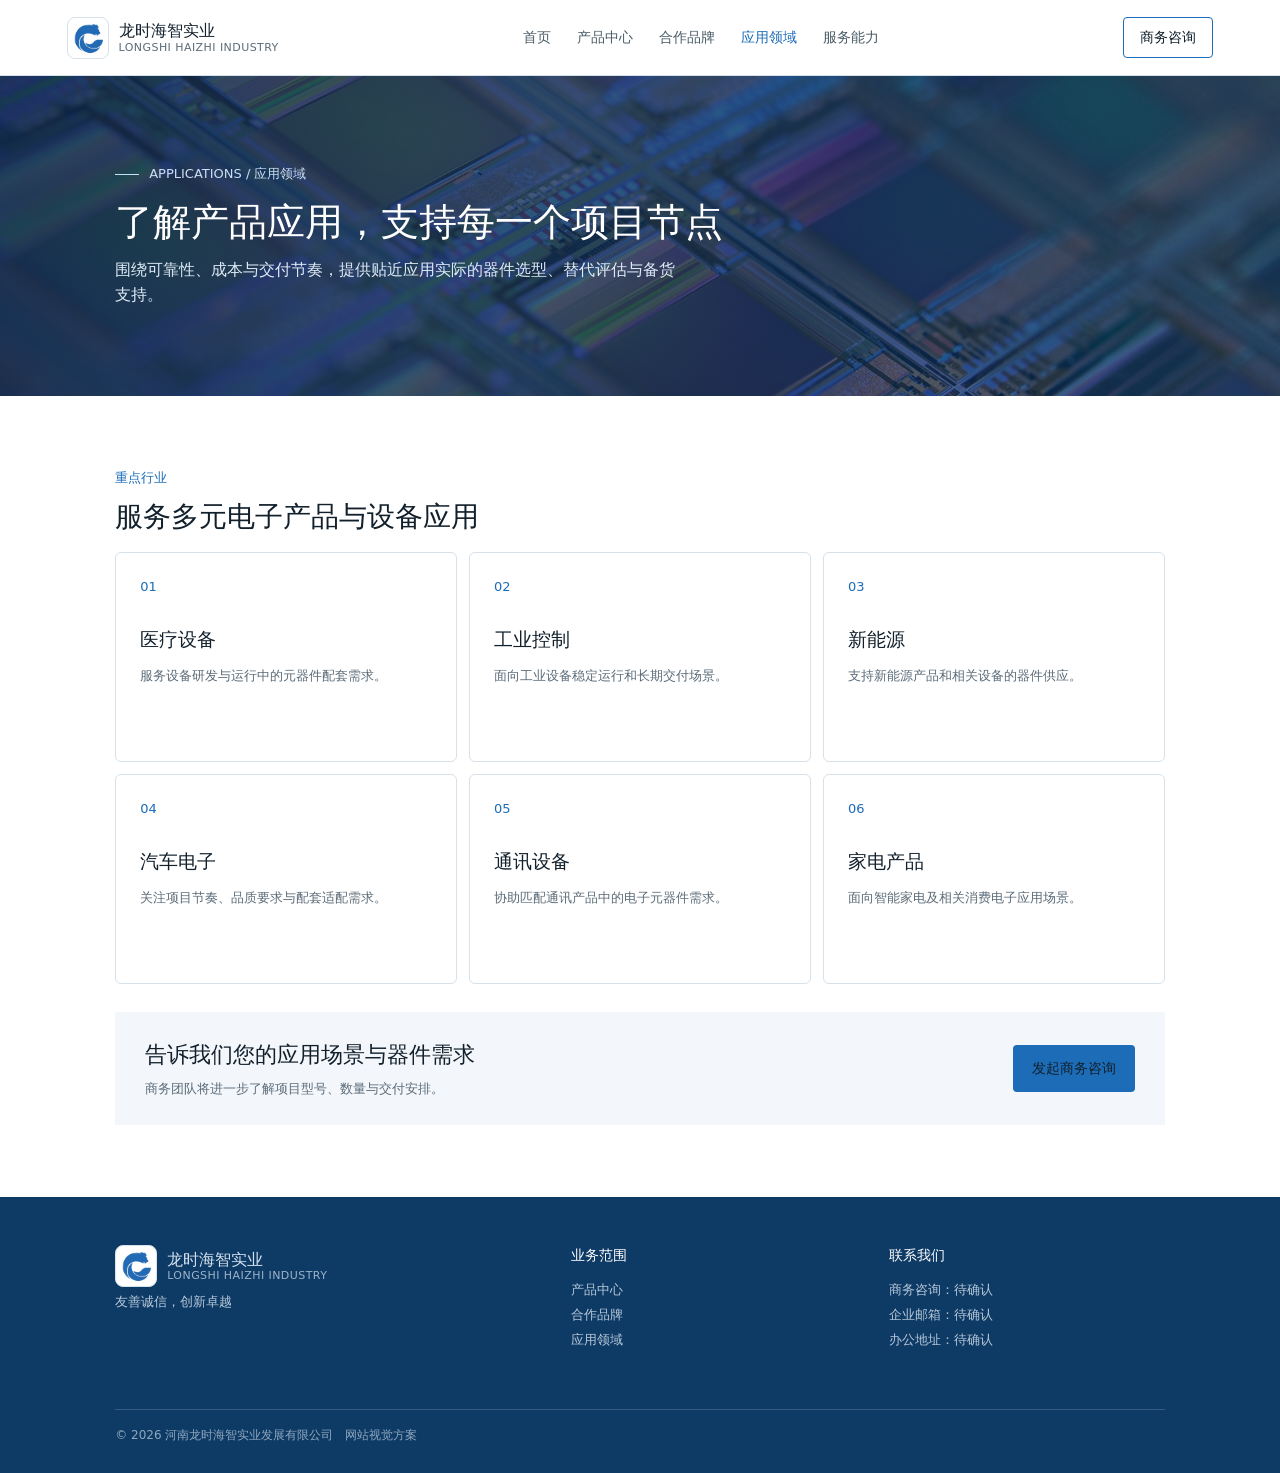
==== applications.html @ c87af1c1 "Publish 龙时海智实业 website for GitHub Pages." ====
<!DOCTYPE html>
<html lang="zh-CN">
<head>
  <meta charset="utf-8" />
  <meta name="viewport" content="width=device-width, initial-scale=1" />
  <title>龙时海智实业｜应用领域</title>
  <link rel="stylesheet" href="assets/site.css" />
</head>
<body class="lh-site">
<main>
    <header class="lh-nav">
      <a class="lh-brand" href="index.html" aria-label="龙时海智首页">
        <img class="lh-mark" src="assets/longshi-haizhi-logo-mark.png" alt="龙时海智 Logo" />
        <span class="lh-brand-copy"><span class="lh-brand-name">龙时海智实业</span><span class="lh-brand-en">LONGSHI HAIZHI INDUSTRY</span></span>
      </a>
      <nav class="lh-links" aria-label="主导航"><a href="index.html">首页</a><a href="products.html">产品中心</a><a href="brands.html">合作品牌</a><a class="active" href="applications.html">应用领域</a><a href="services.html">服务能力</a></nav>
      <details class="lh-menu">
        <summary>菜单</summary>
        <div class="lh-menu-panel"><a href="index.html">首页</a><a href="products.html">产品中心</a><a href="brands.html">合作品牌</a><a class="active" href="applications.html">应用领域</a><a href="services.html">服务能力</a><a href="services.html#contact">商务咨询</a></div>
      </details>
      <a class="lh-nav-contact" href="services.html#contact">商务咨询</a>
    </header>
    <section class="lh-hero" aria-labelledby="a-hero-title">
      <img src="assets/silicon-wafer.jpg" alt="芯片晶圆特写" />
      <div class="lh-hero-copy">
        <div class="lh-kicker">APPLICATIONS / 应用领域</div>
        <h1 id="a-hero-title">了解产品应用，支持每一个项目节点</h1>
        <p>围绕可靠性、成本与交付节奏，提供贴近应用实际的器件选型、替代评估与备货支持。</p>
      </div>
    </section>
    <section class="lh-section">
      <div class="lh-label">重点行业</div>
      <h2>服务多元电子产品与设备应用</h2>
      <div class="lh-card-grid lh-card-grid-3">
        <article class="lh-card"><div class="lh-card-no">01</div><h3>医疗设备</h3><p>服务设备研发与运行中的元器件配套需求。</p></article>
        <article class="lh-card"><div class="lh-card-no">02</div><h3>工业控制</h3><p>面向工业设备稳定运行和长期交付场景。</p></article>
        <article class="lh-card"><div class="lh-card-no">03</div><h3>新能源</h3><p>支持新能源产品和相关设备的器件供应。</p></article>
        <article class="lh-card"><div class="lh-card-no">04</div><h3>汽车电子</h3><p>关注项目节奏、品质要求与配套适配需求。</p></article>
        <article class="lh-card"><div class="lh-card-no">05</div><h3>通讯设备</h3><p>协助匹配通讯产品中的电子元器件需求。</p></article>
        <article class="lh-card"><div class="lh-card-no">06</div><h3>家电产品</h3><p>面向智能家电及相关消费电子应用场景。</p></article>
      </div>
      <div class="lh-cta">
        <div><strong>告诉我们您的应用场景与器件需求</strong><p>商务团队将进一步了解项目型号、数量与交付安排。</p></div>
        <a class="lh-btn lh-btn-solid" href="services.html#contact">发起商务咨询</a>
      </div>
    </section>
    <footer class="lh-footer">
      <div>
        <div class="lh-brand"><img class="lh-mark" src="assets/longshi-haizhi-logo-mark.png" alt="龙时海智 Logo" /><span class="lh-brand-copy"><span class="lh-brand-name">龙时海智实业</span><span class="lh-brand-en">LONGSHI HAIZHI INDUSTRY</span></span></div>
        <p>友善诚信，创新卓越</p>
      </div>
      <div><div class="lh-footer-title">业务范围</div><a href="products.html">产品中心</a><a href="brands.html">合作品牌</a><a href="applications.html">应用领域</a></div>
      <div><div class="lh-footer-title">联系我们</div><p>商务咨询：待确认</p><p>企业邮箱：待确认</p><p>办公地址：待确认</p></div>
      <div class="lh-copyright">© 2026 河南龙时海智实业发展有限公司　网站视觉方案</div>
    </footer>
  </main>
</body>
</html>
---- assets/site.css ----
html, body { margin: 0; background: var(--lh-surface, #ffffff); }
:root {
  --lh-ink: #12202c;
  --lh-muted: #5b6b78;
  --lh-line: #d7e1ea;
  --lh-surface: #ffffff;
  --lh-soft: #f3f7fb;
  --lh-brand: #1c6cb8;
  --lh-brand-dark: #0e3a66;
  --lh-mint: #c9dff3;
  --lh-copper: #c7923a;
}
.lh-site {
  color: var(--lh-ink);
  background: var(--lh-surface);
  font-family: system-ui, -apple-system, "Segoe UI", "PingFang SC", "Hiragino Sans GB", "Microsoft YaHei", "Noto Sans SC", sans-serif;
  line-height: 1.55;
  min-height: 100vh;
}
.lh-site *, .lh-site *::before, .lh-site *::after { box-sizing: border-box; }
.lh-site a { color: inherit; text-decoration: none; }
.lh-nav {
  height: 76px;
  display: flex;
  align-items: center;
  justify-content: space-between;
  gap: 20px;
  padding: 0 5.2%;
  border-bottom: 1px solid var(--lh-line);
  background: #fff;
  position: sticky;
  top: 0;
  z-index: 20;
}
.lh-brand { display: flex; align-items: center; gap: 10px; min-width: 0; }
.lh-mark {
  width: 42px;
  height: 42px;
  object-fit: contain;
  background: #fff;
  border: 1px solid var(--lh-line);
  border-radius: 8px;
  padding: 3px;
  display: block;
}
.lh-brand-copy { display: flex; flex-direction: column; line-height: 1.2; }
.lh-brand-name { font-size: 16px; font-weight: 500; }
.lh-brand-en { color: var(--lh-muted); font-size: 11px; letter-spacing: .04em; }
.lh-links { display: flex; align-items: center; gap: 26px; color: #4a5c66; font-size: 14px; }
.lh-links a.active, .lh-links a:hover { color: var(--lh-brand); font-weight: 500; }
.lh-nav-contact {
  padding: 9px 16px;
  border: 1px solid var(--lh-brand);
  border-radius: 4px;
  color: var(--lh-brand);
  font-size: 14px;
  font-weight: 500;
  white-space: nowrap;
}
.lh-hero {
  position: relative;
  min-height: 320px;
  display: flex;
  align-items: center;
  overflow: hidden;
  color: #fff;
}
.lh-hero.lh-hero-home { min-height: 510px; }
.lh-hero img {
  position: absolute;
  inset: 0;
  width: 100%;
  height: 100%;
  object-fit: cover;
  z-index: 0;
}
.lh-hero::after {
  content: "";
  position: absolute;
  inset: 0;
  background: linear-gradient(90deg, rgba(8,36,72,.86), rgba(14,58,102,.62));
  z-index: 1;
}
.lh-hero-copy { position: relative; z-index: 2; width: min(680px, 100%); margin-left: 9%; padding: 48px 0; }
.lh-kicker { display: flex; align-items: center; gap: 10px; color: var(--lh-mint); font-size: 13px; }
.lh-kicker::before { content: ""; width: 24px; height: 1px; background: var(--lh-mint); }
.lh-hero h1 { margin: 14px 0 12px; font-size: 38px; line-height: 1.25; font-weight: 500; }
.lh-hero p { margin: 0; max-width: 560px; color: #deebf6; font-size: 16px; }
.lh-actions { display: flex; flex-wrap: wrap; gap: 12px; margin-top: 30px; }
.lh-btn {
  display: inline-flex;
  align-items: center;
  gap: 8px;
  padding: 12px 18px;
  border: 1px solid transparent;
  border-radius: 4px;
  font-size: 14px;
  font-weight: 500;
}
.lh-btn-primary { background: var(--lh-copper); color: #201506; }
.lh-btn-quiet { border-color: rgba(255,255,255,.7); color: #fff; }
.lh-btn-solid { background: var(--lh-brand); color: #fff; }
.lh-hero-meta {
  position: absolute;
  right: 7%;
  bottom: 34px;
  z-index: 2;
  display: flex;
  gap: 26px;
  color: #d7e6f3;
  font-size: 12px;
}
.lh-hero-meta strong { display: block; color: #fff; font-size: 20px; font-weight: 500; }
.lh-section { padding: 72px 9%; }
.lh-label { color: var(--lh-brand); font-size: 13px; font-weight: 500; }
.lh-site h2 { margin: 10px 0 16px; font-size: 28px; line-height: 1.35; font-weight: 500; }
.lh-muted { color: var(--lh-muted); }
.lh-intro { display: grid; grid-template-columns: minmax(0,1fr) minmax(280px,.85fr); gap: 64px; align-items: end; }
.lh-intro p { margin: 0; color: var(--lh-muted); font-size: 15px; }
.lh-intro-list { border-top: 1px solid var(--lh-line); }
.lh-intro-item {
  display: grid;
  grid-template-columns: 84px 1fr;
  gap: 16px;
  padding: 15px 0;
  border-bottom: 1px solid var(--lh-line);
  font-size: 14px;
}
.lh-intro-item span { color: var(--lh-muted); }
.lh-section-head { display: flex; align-items: end; justify-content: space-between; gap: 24px; margin-bottom: 28px; }
.lh-section-head h2 { margin-bottom: 0; }
.lh-note { color: var(--lh-muted); font-size: 13px; }
.lh-product-grid, .lh-card-grid { display: grid; grid-template-columns: repeat(4, 1fr); gap: 12px; }
.lh-card {
  min-height: 210px;
  padding: 24px;
  border: 1px solid var(--lh-line);
  border-radius: 6px;
  background: #fff;
}
.lh-card-no { color: var(--lh-brand); font-size: 13px; }
.lh-card h3 { margin: 28px 0 10px; font-size: 19px; font-weight: 500; }
.lh-card p { margin: 0; color: var(--lh-muted); font-size: 13px; line-height: 1.7; }
.lh-tags { display: flex; flex-wrap: wrap; gap: 7px; margin-top: 16px; }
.lh-tags span { padding: 4px 7px; background: #eaf2fa; color: #35597a; font-size: 11px; }
.lh-osc { margin-top: 24px; padding: 24px 28px; border: 1px solid var(--lh-line); background: #fff; }
.lh-osc-head { display: flex; align-items: end; justify-content: space-between; gap: 20px; margin-bottom: 16px; }
.lh-osc-head strong { font-size: 18px; font-weight: 500; }
.lh-osc-grid { display: grid; grid-template-columns: 1fr 1fr; border-top: 1px solid var(--lh-line); }
.lh-osc-item { padding: 14px 0; border-bottom: 1px solid var(--lh-line); font-size: 13px; }
.lh-osc-item:nth-child(odd) { padding-right: 22px; }
.lh-osc-item:nth-child(even) { padding-left: 22px; border-left: 1px solid var(--lh-line); }
.lh-osc-item span { display: block; margin-bottom: 5px; color: var(--lh-brand); font-size: 12px; }
.lh-brand-grid { display: grid; grid-template-columns: repeat(5, 1fr); border-top: 1px solid var(--lh-line); border-left: 1px solid var(--lh-line); }
.lh-brand-tile {
  min-height: 92px;
  display: grid;
  place-items: center;
  border-right: 1px solid var(--lh-line);
  border-bottom: 1px solid var(--lh-line);
  color: #243746;
  font-size: 18px;
  font-weight: 500;
}
.lh-apps { display: grid; grid-template-columns: 1.05fr .95fr; min-height: 360px; background: var(--lh-brand-dark); color: #fff; }
.lh-app-copy { padding: 70px 15%; }
.lh-app-copy .lh-label { color: var(--lh-mint); }
.lh-app-copy p { max-width: 470px; color: #c9dcea; font-size: 15px; }
.lh-app-tiles { display: grid; grid-template-columns: repeat(3, 1fr); border-left: 1px solid rgba(255,255,255,.18); }
.lh-app-tile { display: flex; flex-direction: column; justify-content: flex-end; min-height: 180px; padding: 22px; border-right: 1px solid rgba(255,255,255,.18); border-bottom: 1px solid rgba(255,255,255,.18); }
.lh-app-tile span { color: var(--lh-mint); font-size: 13px; }
.lh-app-tile strong { margin-top: 24px; font-size: 16px; font-weight: 500; }
.lh-service-grid { display: grid; grid-template-columns: repeat(5, 1fr); margin-top: 28px; border-top: 1px solid var(--lh-line); }
.lh-service-item { min-height: 168px; padding: 22px 18px 18px 0; border-bottom: 1px solid var(--lh-line); }
.lh-service-item + .lh-service-item { padding-left: 18px; border-left: 1px solid var(--lh-line); }
.lh-service-item strong { display: block; margin: 26px 0 8px; font-size: 17px; font-weight: 500; }
.lh-service-item p { margin: 0; color: var(--lh-muted); font-size: 13px; }
.lh-process { display: grid; grid-template-columns: repeat(4, 1fr); margin-top: 28px; background: var(--lh-soft); }
.lh-step { min-height: 124px; padding: 20px 22px; border-right: 1px solid var(--lh-line); }
.lh-step:last-child { border-right: 0; }
.lh-step strong { display: block; margin-bottom: 8px; font-size: 15px; font-weight: 500; }
.lh-step p { margin: 0; color: var(--lh-muted); font-size: 12px; }
.lh-cta {
  display: flex;
  justify-content: space-between;
  align-items: center;
  gap: 24px;
  margin-top: 28px;
  padding: 26px 30px;
  background: var(--lh-soft);
}
.lh-cta h2, .lh-cta strong { margin: 0; font-size: 22px; font-weight: 500; }
.lh-cta p { margin: 7px 0 0; color: var(--lh-muted); font-size: 13px; }
.lh-footer {
  display: grid;
  grid-template-columns: 1.2fr .8fr .8fr;
  gap: 42px;
  padding: 48px 9% 28px;
  background: var(--lh-brand-dark);
  color: #d5e3ee;
}
.lh-footer .lh-brand-en { color: #9db4c8; }
.lh-footer-title { margin-bottom: 13px; color: #fff; font-size: 14px; font-weight: 500; }
.lh-footer p, .lh-footer a { display: block; margin: 5px 0; color: #b7c9d8; font-size: 13px; }
.lh-copyright { grid-column: 1 / -1; margin-top: 12px; padding-top: 16px; border-top: 1px solid rgba(255,255,255,.16); color: #8ea8bd; font-size: 12px; }
.lh-soft { background: var(--lh-soft); }
@media (max-width: 900px) {
  .lh-links { display: none; }
  .lh-menu { display: block; }
  .lh-intro, .lh-apps { grid-template-columns: 1fr; }
  .lh-product-grid, .lh-card-grid { grid-template-columns: repeat(2, 1fr); }
  .lh-app-copy { padding: 54px 9%; }
  .lh-app-tiles { border-left: 0; }
  .lh-service-grid { grid-template-columns: repeat(2, 1fr); }
  .lh-service-item + .lh-service-item { padding-left: 0; border-left: 0; }
  .lh-footer { grid-template-columns: 1fr 1fr; }
}
@media (max-width: 640px) {
  .lh-nav { height: 66px; padding: 0 18px; }
  .lh-brand-en { display: none; }
  .lh-hero, .lh-hero.lh-hero-home { min-height: 420px; }
  .lh-hero-copy { margin: 0; padding: 42px 24px 110px; }
  .lh-hero h1 { font-size: 30px; }
  .lh-hero-meta { left: 24px; right: auto; bottom: 24px; }
  .lh-section { padding: 52px 24px; }
  .lh-section-head, .lh-osc-head, .lh-cta { display: block; }
  .lh-product-grid, .lh-card-grid, .lh-osc-grid, .lh-brand-grid, .lh-app-tiles, .lh-service-grid, .lh-process { grid-template-columns: 1fr; }
  .lh-osc-item:nth-child(odd), .lh-osc-item:nth-child(even) { padding: 13px 0; border-left: 0; }
  .lh-cta .lh-btn { margin-top: 16px; }
  .lh-footer { grid-template-columns: 1fr; padding: 42px 24px 24px; }
}

.lh-card:hover { border-color: #9bb8d4; box-shadow: 0 8px 24px rgba(14,58,102,.08); }
.lh-card-grid-3 { grid-template-columns: repeat(3, 1fr); }
.lh-menu { display: none; position: relative; }
.lh-menu summary {
  list-style: none;
  cursor: pointer;
  padding: 8px 12px;
  border: 1px solid var(--lh-brand);
  border-radius: 4px;
  color: var(--lh-brand);
  font-size: 13px;
}
.lh-menu summary::-webkit-details-marker { display: none; }
.lh-menu-panel {
  position: absolute;
  right: 0;
  top: calc(100% + 8px);
  min-width: 180px;
  padding: 10px;
  background: #fff;
  border: 1px solid var(--lh-line);
  border-radius: 6px;
  box-shadow: 0 10px 30px rgba(18,32,44,.12);
  display: grid;
  gap: 6px;
}
.lh-menu-panel a { padding: 8px 10px; color: #4a5c66; font-size: 14px; }
.lh-menu-panel a.active, .lh-menu-panel a:hover { color: var(--lh-brand); background: var(--lh-soft); }
@media (max-width: 900px) {
  .lh-card-grid-3 { grid-template-columns: 1fr; }
}

@media (max-width: 900px) {
  .lh-menu { display: block; }
}
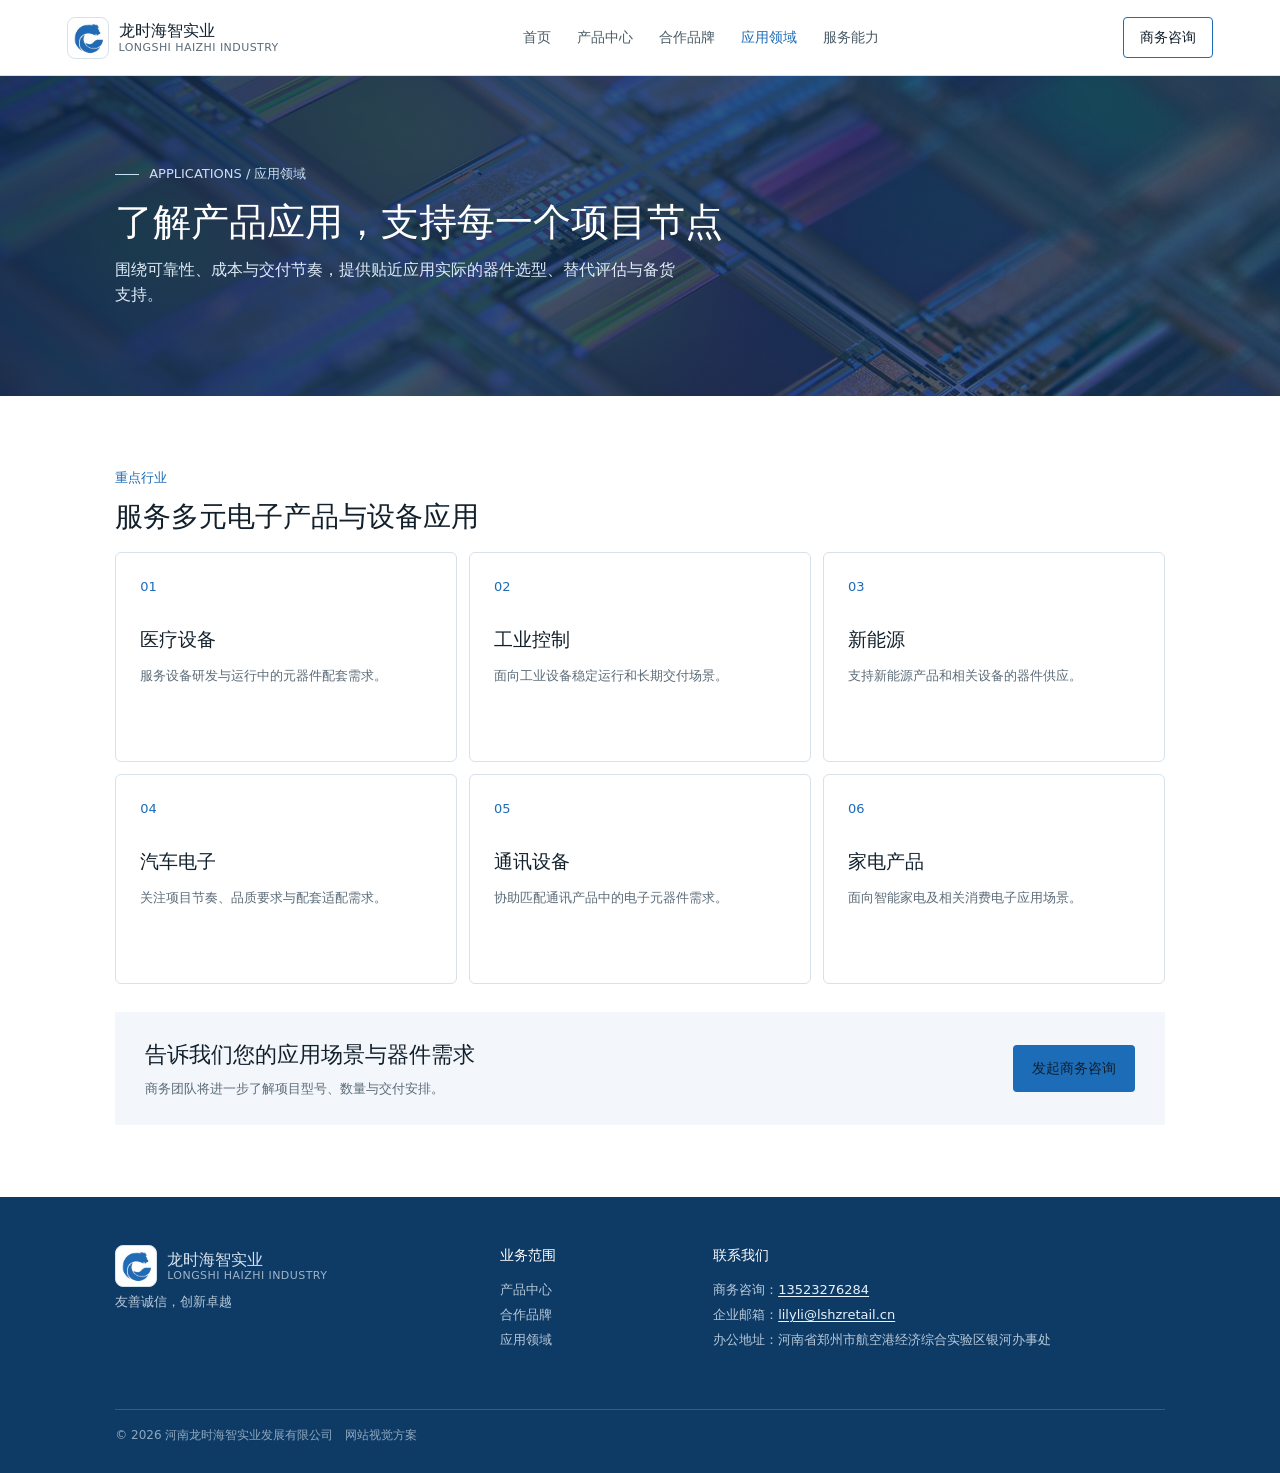
==== commit 342f9cb1: "Update crystal brand groups and publish official contact details. Merge the two domestic oscillator " ====
--- a/applications.html
+++ b/applications.html
@@ -50,7 +50,7 @@
         <p>友善诚信，创新卓越</p>
       </div>
       <div><div class="lh-footer-title">业务范围</div><a href="products.html">产品中心</a><a href="brands.html">合作品牌</a><a href="applications.html">应用领域</a></div>
-      <div><div class="lh-footer-title">联系我们</div><p>商务咨询：待确认</p><p>企业邮箱：待确认</p><p>办公地址：待确认</p></div>
+      <div><div class="lh-footer-title">联系我们</div><p>商务咨询：<a href="tel:13523276284">13523276284</a></p><p>企业邮箱：<a href="mailto:lilyli@lshzretail.cn">lilyli@lshzretail.cn</a></p><p>办公地址：河南省郑州市航空港经济综合实验区银河办事处</p></div>
       <div class="lh-copyright">© 2026 河南龙时海智实业发展有限公司　网站视觉方案</div>
     </footer>
   </main>
--- a/assets/site.css
+++ b/assets/site.css
@@ -151,6 +151,7 @@
 .lh-osc-item:nth-child(odd) { padding-right: 22px; }
 .lh-osc-item:nth-child(even) { padding-left: 22px; border-left: 1px solid var(--lh-line); }
 .lh-osc-item span { display: block; margin-bottom: 5px; color: var(--lh-brand); font-size: 12px; }
+.lh-osc-item strong { word-break: keep-all; }
 .lh-brand-grid { display: grid; grid-template-columns: repeat(5, 1fr); border-top: 1px solid var(--lh-line); border-left: 1px solid var(--lh-line); }
 .lh-brand-tile {
   min-height: 92px;
@@ -193,7 +194,7 @@
 .lh-cta p { margin: 7px 0 0; color: var(--lh-muted); font-size: 13px; }
 .lh-footer {
   display: grid;
-  grid-template-columns: 1.2fr .8fr .8fr;
+  grid-template-columns: 1.1fr .55fr 1.45fr;
   gap: 42px;
   padding: 48px 9% 28px;
   background: var(--lh-brand-dark);
@@ -224,6 +225,7 @@
   .lh-hero-meta { left: 24px; right: auto; bottom: 24px; }
   .lh-section { padding: 52px 24px; }
   .lh-section-head, .lh-osc-head, .lh-cta { display: block; }
+  .lh-osc-head .lh-note { display: block; margin-top: 6px; }
   .lh-product-grid, .lh-card-grid, .lh-osc-grid, .lh-brand-grid, .lh-app-tiles, .lh-service-grid, .lh-process { grid-template-columns: 1fr; }
   .lh-osc-item:nth-child(odd), .lh-osc-item:nth-child(even) { padding: 13px 0; border-left: 0; }
   .lh-cta .lh-btn { margin-top: 16px; }
@@ -265,3 +267,25 @@
 @media (max-width: 900px) {
   .lh-menu { display: block; }
 }
+
+.lh-osc-item.lh-osc-item-wide {
+  grid-column: 1 / -1;
+  padding-left: 0;
+  padding-right: 0;
+  border-left: 0;
+}
+.lh-footer p a {
+  display: inline;
+  color: #e8f2fa;
+  text-decoration: underline;
+  text-underline-offset: 2px;
+}
+.lh-footer p a:hover { color: #fff; }
+.lh-contact-details { margin-top: 14px; }
+.lh-contact-details p { margin: 4px 0; }
+.lh-contact-details a {
+  color: var(--lh-brand);
+  text-decoration: underline;
+  text-underline-offset: 2px;
+}
+.lh-contact-details a:hover { color: var(--lh-brand-dark); }
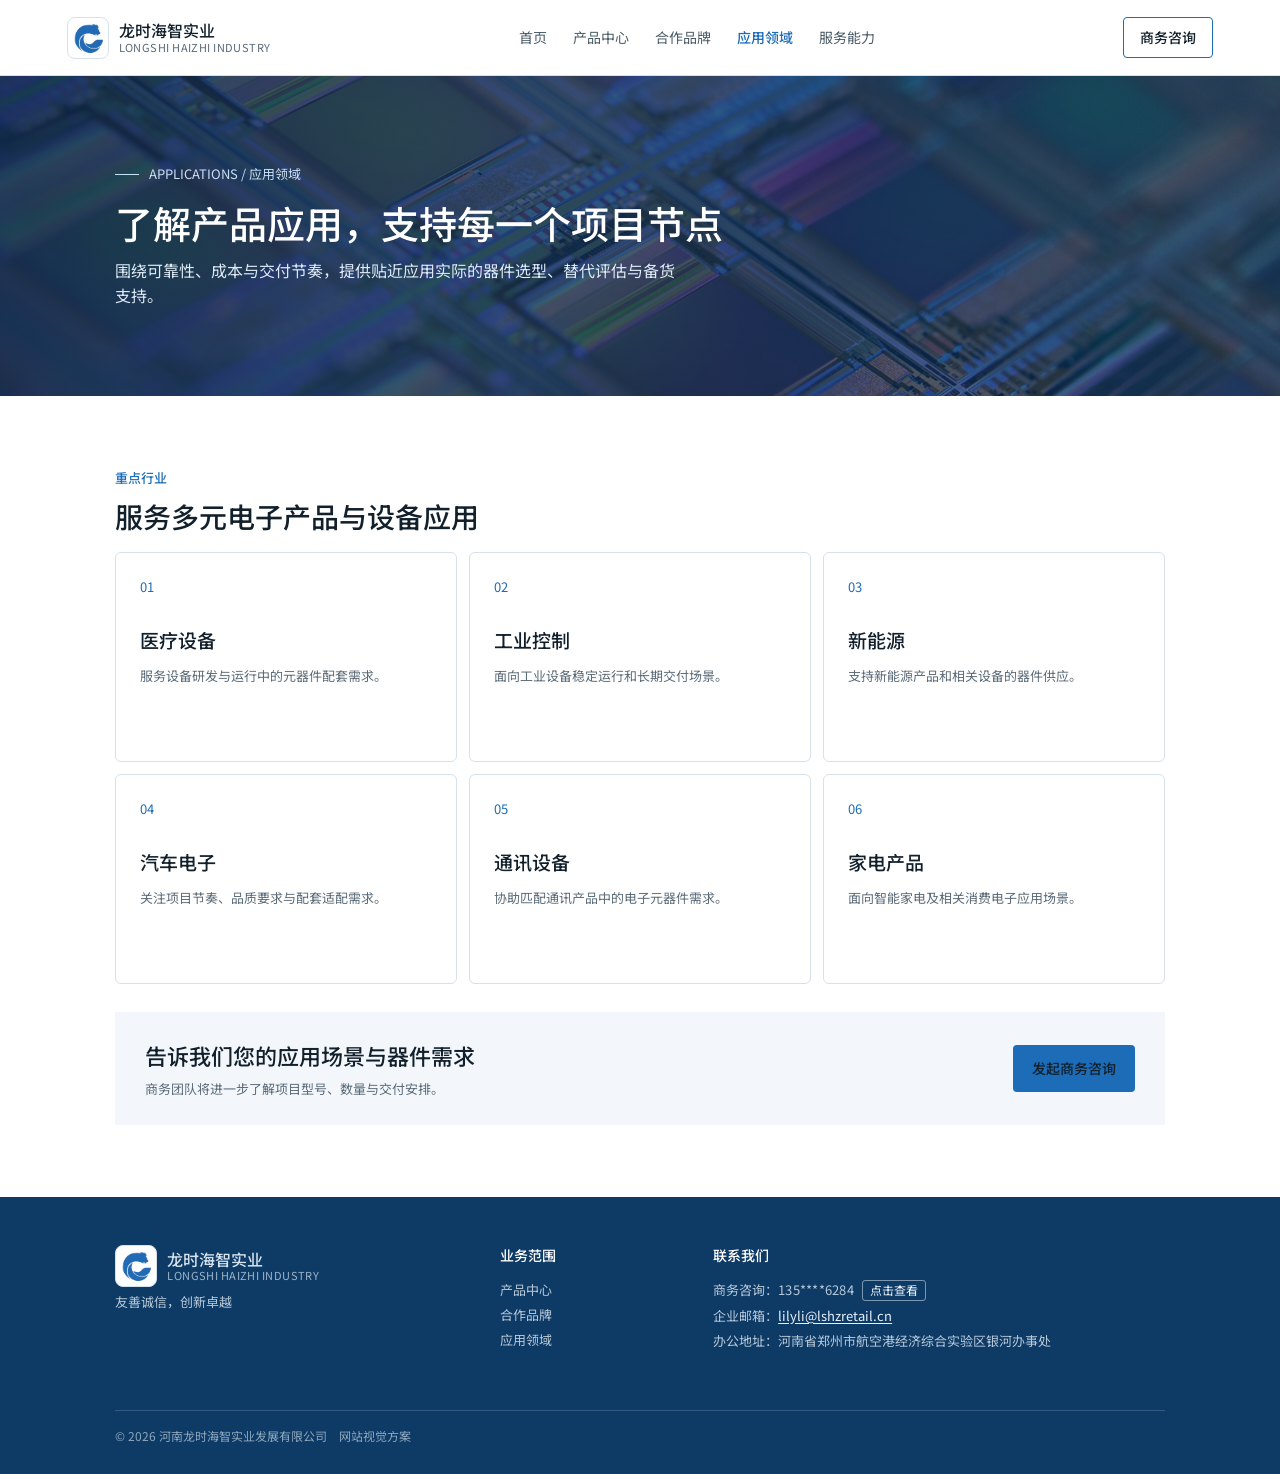
==== commit 8a85be1b: "Hide the business phone number until it is clicked. Show a masked number and a 点击查看 control in every" ====
--- a/applications.html
+++ b/applications.html
@@ -50,9 +50,11 @@
         <p>友善诚信，创新卓越</p>
       </div>
       <div><div class="lh-footer-title">业务范围</div><a href="products.html">产品中心</a><a href="brands.html">合作品牌</a><a href="applications.html">应用领域</a></div>
-      <div><div class="lh-footer-title">联系我们</div><p>商务咨询：<a href="tel:13523276284">13523276284</a></p><p>企业邮箱：<a href="mailto:lilyli@lshzretail.cn">lilyli@lshzretail.cn</a></p><p>办公地址：河南省郑州市航空港经济综合实验区银河办事处</p></div>
+      <div><div class="lh-footer-title">联系我们</div><p>商务咨询：<span class="lh-phone" data-phone><span class="lh-phone-mask">135****6284</span><button type="button" class="lh-phone-reveal" aria-label="显示完整电话号码">点击查看</button></span></p><p>企业邮箱：<a href="mailto:lilyli@lshzretail.cn">lilyli@lshzretail.cn</a></p><p>办公地址：河南省郑州市航空港经济综合实验区银河办事处</p></div>
       <div class="lh-copyright">© 2026 河南龙时海智实业发展有限公司　网站视觉方案</div>
     </footer>
   </main>
+
+  <script src="assets/site.js" defer></script>
 </body>
 </html>
--- a/assets/site.css
+++ b/assets/site.css
@@ -10,10 +10,32 @@
   --lh-mint: #c9dff3;
   --lh-copper: #c7923a;
 }
+@font-face {
+  font-family: "Noto Sans SC";
+  src: url("fonts/NotoSansSC-Regular.woff2") format("woff2");
+  font-weight: 400;
+  font-style: normal;
+  font-display: swap;
+}
+@font-face {
+  font-family: "Noto Sans SC";
+  src: url("fonts/NotoSansSC-Medium.woff2") format("woff2");
+  font-weight: 500;
+  font-style: normal;
+  font-display: swap;
+}
+@font-face {
+  font-family: "Noto Sans SC";
+  src: url("fonts/NotoSansSC-Bold.woff2") format("woff2");
+  font-weight: 700;
+  font-style: normal;
+  font-display: swap;
+}
+
 .lh-site {
   color: var(--lh-ink);
   background: var(--lh-surface);
-  font-family: system-ui, -apple-system, "Segoe UI", "PingFang SC", "Hiragino Sans GB", "Microsoft YaHei", "Noto Sans SC", sans-serif;
+  font-family: "Noto Sans SC", sans-serif;
   line-height: 1.55;
   min-height: 100vh;
 }
@@ -152,16 +174,29 @@
 .lh-osc-item:nth-child(even) { padding-left: 22px; border-left: 1px solid var(--lh-line); }
 .lh-osc-item span { display: block; margin-bottom: 5px; color: var(--lh-brand); font-size: 12px; }
 .lh-osc-item strong { word-break: keep-all; }
-.lh-brand-grid { display: grid; grid-template-columns: repeat(5, 1fr); border-top: 1px solid var(--lh-line); border-left: 1px solid var(--lh-line); }
+.lh-brand-grid {
+  display: grid;
+  grid-template-columns: repeat(5, 1fr);
+  gap: 12px;
+}
 .lh-brand-tile {
-  min-height: 92px;
-  display: grid;
-  place-items: center;
-  border-right: 1px solid var(--lh-line);
-  border-bottom: 1px solid var(--lh-line);
-  color: #243746;
-  font-size: 18px;
-  font-weight: 500;
+  display: flex;
+  align-items: center;
+  justify-content: center;
+  min-height: 118px;
+  height: 118px;
+  padding: 18px 16px;
+  background: #fff;
+  border: 1px solid var(--lh-line);
+  border-radius: 6px;
+}
+.lh-brand-tile img {
+  display: block;
+  width: auto;
+  height: auto;
+  max-width: 100%;
+  max-height: 68px;
+  object-fit: contain;
 }
 .lh-apps { display: grid; grid-template-columns: 1.05fr .95fr; min-height: 360px; background: var(--lh-brand-dark); color: #fff; }
 .lh-app-copy { padding: 70px 15%; }
@@ -226,7 +261,7 @@
   .lh-section { padding: 52px 24px; }
   .lh-section-head, .lh-osc-head, .lh-cta { display: block; }
   .lh-osc-head .lh-note { display: block; margin-top: 6px; }
-  .lh-product-grid, .lh-card-grid, .lh-osc-grid, .lh-brand-grid, .lh-app-tiles, .lh-service-grid, .lh-process { grid-template-columns: 1fr; }
+  .lh-product-grid, .lh-card-grid, .lh-osc-grid, .lh-app-tiles, .lh-service-grid, .lh-process { grid-template-columns: 1fr; }
   .lh-osc-item:nth-child(odd), .lh-osc-item:nth-child(even) { padding: 13px 0; border-left: 0; }
   .lh-cta .lh-btn { margin-top: 16px; }
   .lh-footer { grid-template-columns: 1fr; padding: 42px 24px 24px; }
@@ -289,3 +324,69 @@
   text-underline-offset: 2px;
 }
 .lh-contact-details a:hover { color: var(--lh-brand-dark); }
+
+@media (max-width: 900px) {
+  .lh-brand-grid { grid-template-columns: repeat(3, 1fr); }
+}
+@media (max-width: 640px) {
+  .lh-brand-grid { grid-template-columns: repeat(2, 1fr); }
+  .lh-brand-tile { min-height: 104px; height: 104px; padding: 14px 12px; }
+  .lh-brand-tile img { max-height: 58px; }
+}
+
+.lh-phone {
+  display: inline;
+}
+.lh-phone-mask { letter-spacing: .02em; }
+.lh-phone-reveal {
+  display: none;
+  margin-left: 8px;
+  padding: 1px 7px;
+  border: 1px solid currentColor;
+  border-radius: 3px;
+  background: transparent;
+  color: inherit;
+  font-family: inherit;
+  font-size: 12px;
+  font-weight: 400;
+  line-height: 1.4;
+  cursor: pointer;
+  vertical-align: baseline;
+}
+html.lh-js .lh-phone-reveal { display: inline; }
+.lh-phone-reveal:hover,
+.lh-phone-reveal:focus-visible {
+  outline: none;
+}
+.lh-footer .lh-phone-reveal {
+  color: #e8f2fa;
+  border-color: rgba(232, 242, 250, .5);
+}
+.lh-footer .lh-phone-reveal:hover,
+.lh-footer .lh-phone-reveal:focus-visible {
+  color: #fff;
+  border-color: #fff;
+}
+.lh-contact-details .lh-phone-reveal {
+  color: var(--lh-brand);
+  border-color: var(--lh-brand);
+}
+.lh-contact-details .lh-phone-reveal:hover,
+.lh-contact-details .lh-phone-reveal:focus-visible {
+  color: var(--lh-brand-dark);
+  border-color: var(--lh-brand-dark);
+}
+.lh-footer p .lh-phone,
+.lh-footer p .lh-phone-mask,
+.lh-footer p .lh-phone-link,
+.lh-contact-details .lh-phone,
+.lh-contact-details .lh-phone-mask,
+.lh-contact-details .lh-phone-link {
+  display: inline;
+}
+button.lh-btn {
+  font-family: inherit;
+  cursor: pointer;
+  appearance: none;
+  -webkit-appearance: none;
+}
